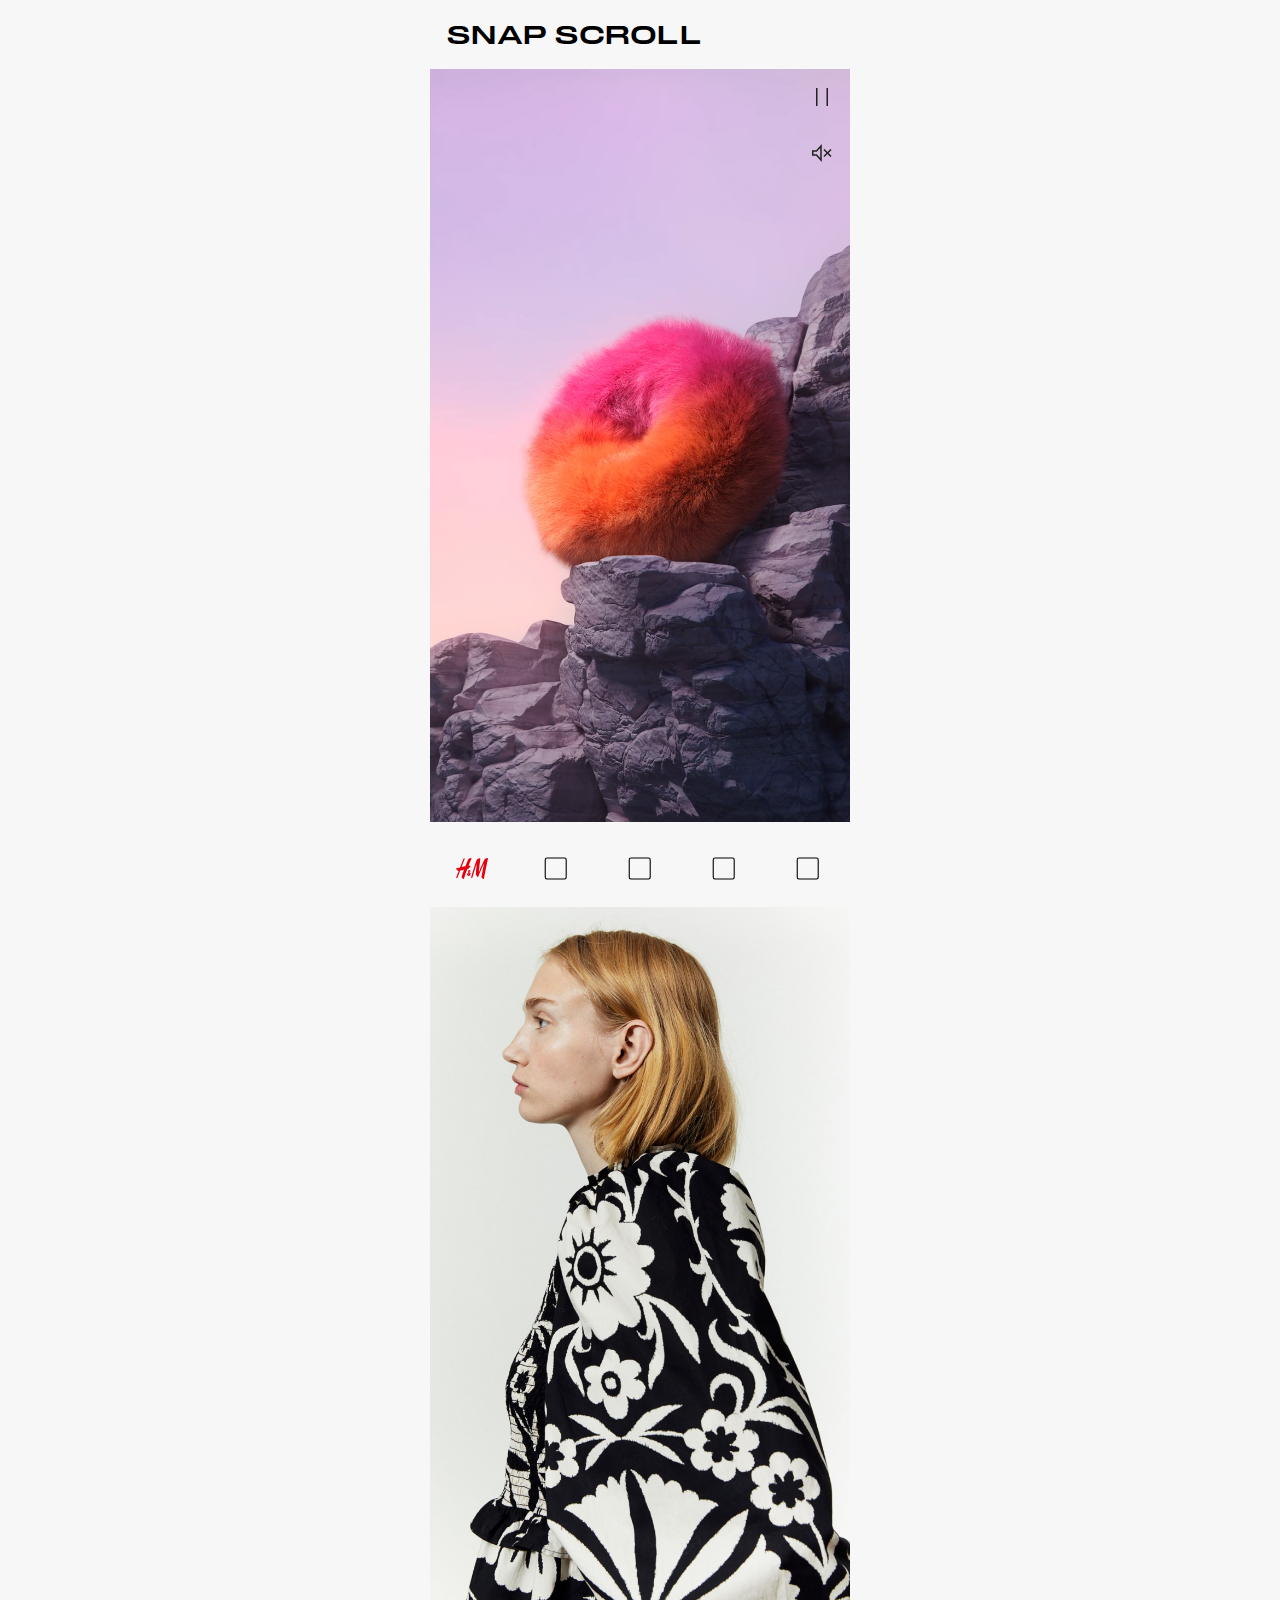
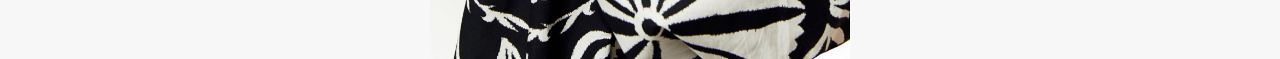
==== index.html @ de51efee "playinline" ====
<!DOCTYPE html>
<html lang="en">
  <head>
    <meta charset="UTF-8" />
    <title>CSS Snapping Carousel</title>
    <link rel="stylesheet" href="./style.css" />
    <meta
      name="viewport"
      content="width=device-width, initial-scale=1, shrink-to-fit=no"
    />
    <!-- Metadata Thumbnail -->
    <meta property="og:title" content="NS Interactive Demo" />
    <meta property="og:type" content="" />
    <meta property="og:url" content="https://biscu.github.io/NS2.0/" />
    <meta
      property="og:image"
      content="https://biscu.github.io/NS2.0/assets/cover.png"
    />
  </head>
  <body>
    <div class="container">
      <div class="navbar">
        <img class="nav-item" src="assets/hm-logo.svg" />
        <img class="nav-item" src="assets/nav-item.svg" />
        <img class="nav-item" src="assets/nav-item.svg" />
        <img class="nav-item" src="assets/nav-item.svg" />
        <img class="nav-item" src="assets/nav-item.svg" />
      </div>
      <!-- partial:index.partial.html -->
      <div class="header-wrap">
        <h1>Snap Scroll</h1>
      </div>
      <div class="section mb-2">
        <div class="section__item relative">
          <div class="media" id="pauseButton">
            <img id="mediaIcon" src="assets/pause.svg" />
          </div>
          <div class="volume" id="volumeButton">
            <img id="volumeIcon" src="assets/sound-off.svg" />
          </div>
          <video
            id="video"
            class="section-video"
            loop
            muted
            playsinline
            autoplay="autoplay"
          >
            <source src="assets/pillow.mp4" type="video/mp4" />
            Your browser does not support the video tag.
          </video>
        </div>
        <div class="section__item">
          <img class="teaser-image" src="assets/Image-2.jpg" />
        </div>
        <div class="section__item">
          <img class="teaser-image" src="assets/Image-3.jpg" />
        </div>
        <div class="section__item">
          <img class="teaser-image" src="assets/Image-4.jpg" />
        </div>
        <div class="section__item">
          <img class="teaser-image" src="assets/Image-5.jpg" />
        </div>
      </div>
      <div class="header-wrap"><h1>Free Scroll</h1></div>
      <div class="section-free">
        <div class="section__item">
          <img class="teaser-image" src="assets/Image-1.jpg" />
        </div>
        <div class="section__item">
          <img class="teaser-image" src="assets/Image-2.jpg" />
        </div>
        <div class="section__item">
          <img class="teaser-image" src="assets/Image-3.jpg" />
        </div>
        <div class="section__item">
          <img class="teaser-image" src="assets/Image-4.jpg" />
        </div>
        <div class="section__item">
          <img class="teaser-image" src="assets/Image-5.jpg" />
        </div>
      </div>
    </div>
    <!-- partial -->
    <script src="index.js"></script>
  </body>
</html>
---- style.css ----
@font-face {
  font-family: "Slussen";
  src: local("fonts/HM-Slussen-Text-Expanded-Bold.woff2"),
    url("fonts/HM-Slussen-Text-Expanded-Bold.woff2") format("woff2");
  font-weight: bold;
  font-style: normal;
  font-display: swap;
}

.container {
  max-width: 420px;
  width: 100%;
  margin: 0 auto;
}

.section {
  display: flex;
  gap: 0px;
  width: 100%;
  height: auto;
  overflow-x: auto;
  scroll-snap-type: x mandatory;
  -webkit-overflow-scrolling: touch;
  scroll-padding: 1rem;
}

.relative {
  position: relative;
}

.media {
  position: absolute;
  top: 0;
  right: 0;
  padding: 1rem;
}
.media:hover {
  opacity: 0.7;
  cursor: pointer;
}
.volume {
  position: absolute;
  top: 56px;
  right: 0;
  padding: 1rem;
}
.volume:hover {
  opacity: 0.7;
  cursor: pointer;
}

.section-free {
  display: flex;
  gap: 0px;
  max-width: 420px;
  width: 100%;
  height: auto;
  overflow-x: auto;
  scroll-snap-type: none;
  -webkit-overflow-scrolling: touch;
  scroll-padding: 1rem;
  margin: 0 auto;
}

.section-video {
  width: 100%;
  height: 100%;
  object-fit: cover;
}

.section__item {
  --stop: normal;
  display: flex;
  justify-content: center;
  align-items: center;
  flex: 0 0 100%;
  height: auto;
  scroll-snap-align: center;
  scroll-snap-stop: var(--stop);
  background-color: #ccc;
}

.teaser-image {
  width: 100%;
  object-fit: contain;
  -moz-user-select: none;
  -webkit-user-select: none;
  user-select: none;
}

.mb-1 {
  margin-bottom: 1rem;
}
.mb-2 {
  margin-bottom: 2rem;
}

.mb-3 {
  margin-bottom: 3rem;
}

.navbar {
  max-width: 420px;
  margin: 0 auto;
  width: 100%;
  position: fixed;
  bottom: 0;
  left: 0;
  right: 0;
  padding: 1rem 0 1rem 0;
  background-color: #f7f7f7;
  width: 100%;
  display: flex;
  align-items: center;
  justify-content: space-around;
  font-size: 3rem;
  z-index: 9999;
}

.nav-item {
  width: 32px;
}

.header-wrap {
  padding: 0px 1rem 0px 1rem;
}

/* Other styles */

h1 {
  font-size: 1.5rem;
}

body {
  background-color: #f9f9f9;
  font-family: "Slussen", sans-serif;
  font-weight: 600;
  text-transform: uppercase;
  background-color: #f7f7f7;
  margin: 0;
  padding: 0;
  font-size: 16px; /* Sets the base font size to 16px */
}
.section::-webkit-scrollbar {
  display: none !important;
  height: 0 !important;
  width: 0 !important;
  background-color: transparent;
}

.section::-webkit-scrollbar {
  width: 0px !important;
  background: transparent !important; /* make scrollbar transparent */
}
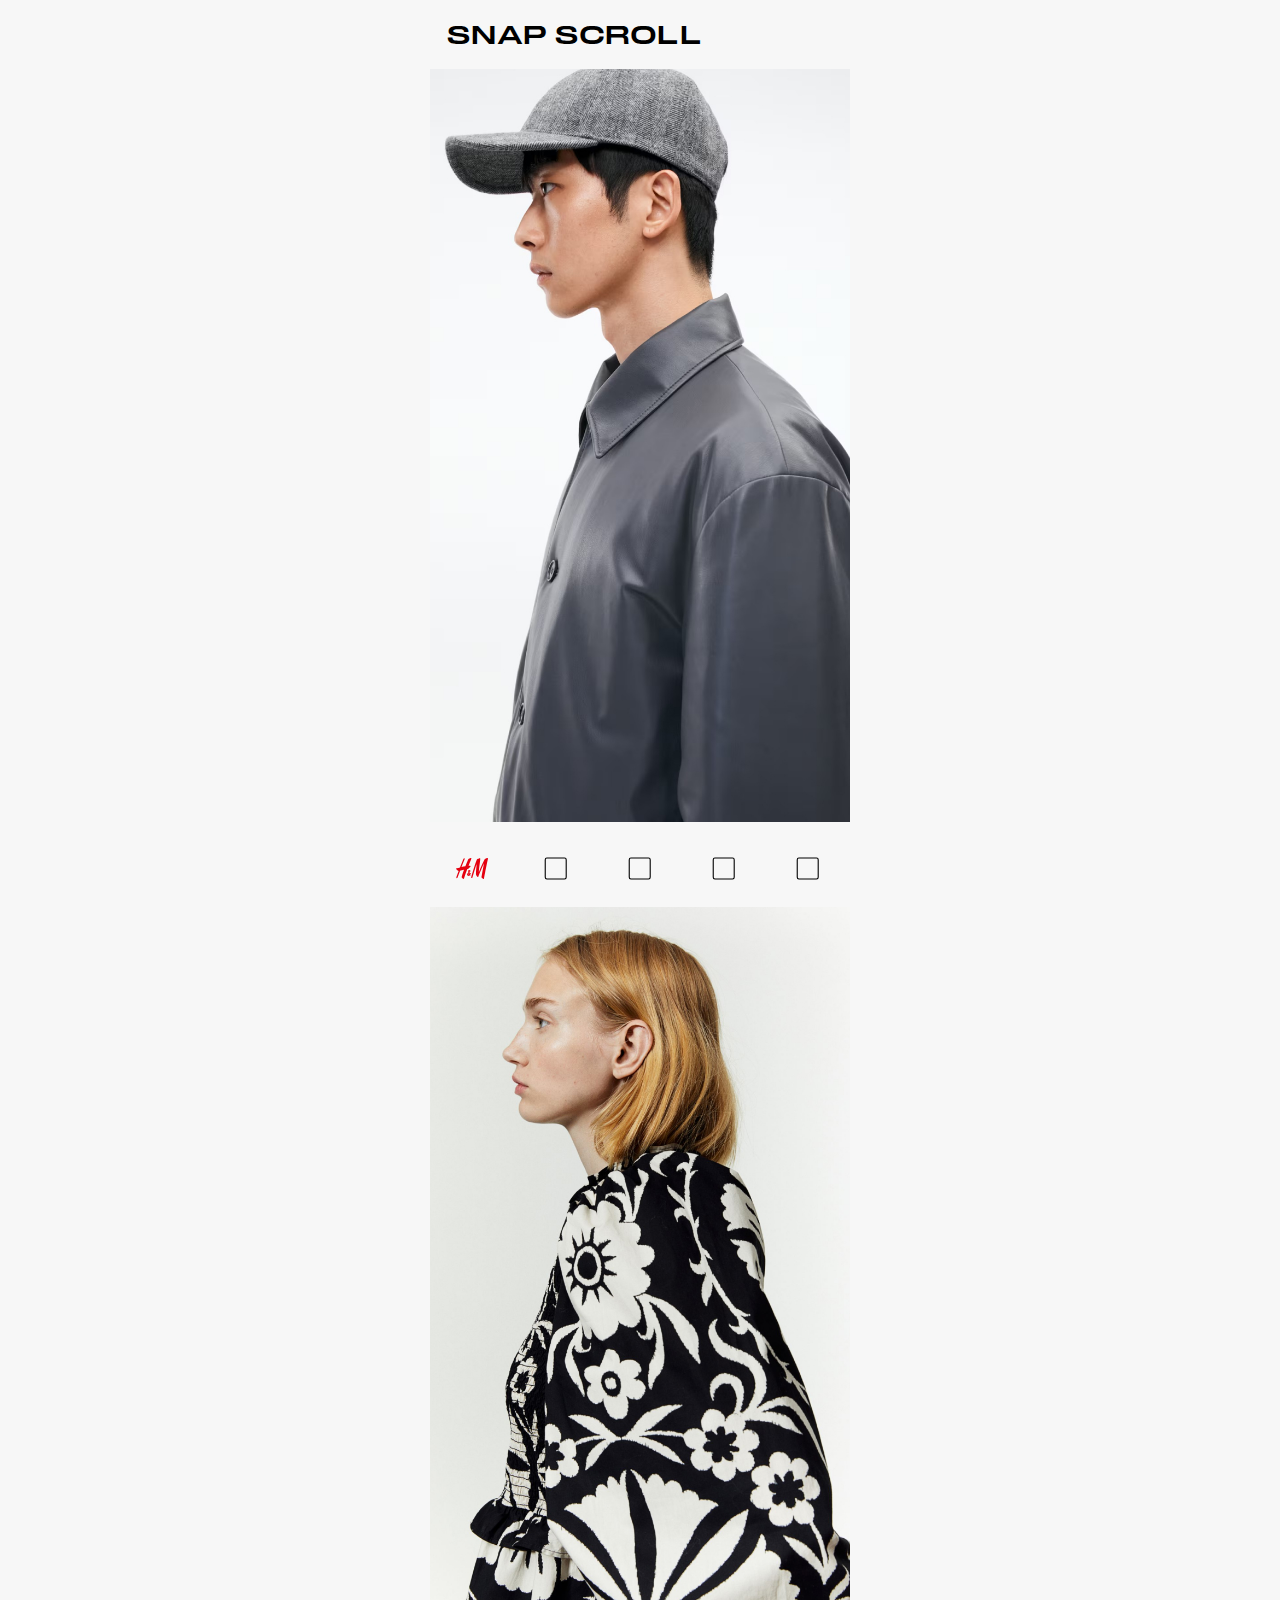
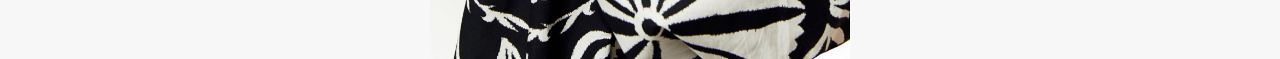
==== commit 72470837: "Update index.html" ====
--- a/index.html
+++ b/index.html
@@ -31,6 +31,9 @@
         <h1>Snap Scroll</h1>
       </div>
       <div class="section mb-2">
+        <div class="section__item">
+          <img class="teaser-image" src="assets/Image-2.jpg" />
+        </div>
         <div class="section__item relative">
           <div class="media" id="pauseButton">
             <img id="mediaIcon" src="assets/pause.svg" />
@@ -49,9 +52,6 @@
             <source src="assets/pillow.mp4" type="video/mp4" />
             Your browser does not support the video tag.
           </video>
-        </div>
-        <div class="section__item">
-          <img class="teaser-image" src="assets/Image-2.jpg" />
         </div>
         <div class="section__item">
           <img class="teaser-image" src="assets/Image-3.jpg" />
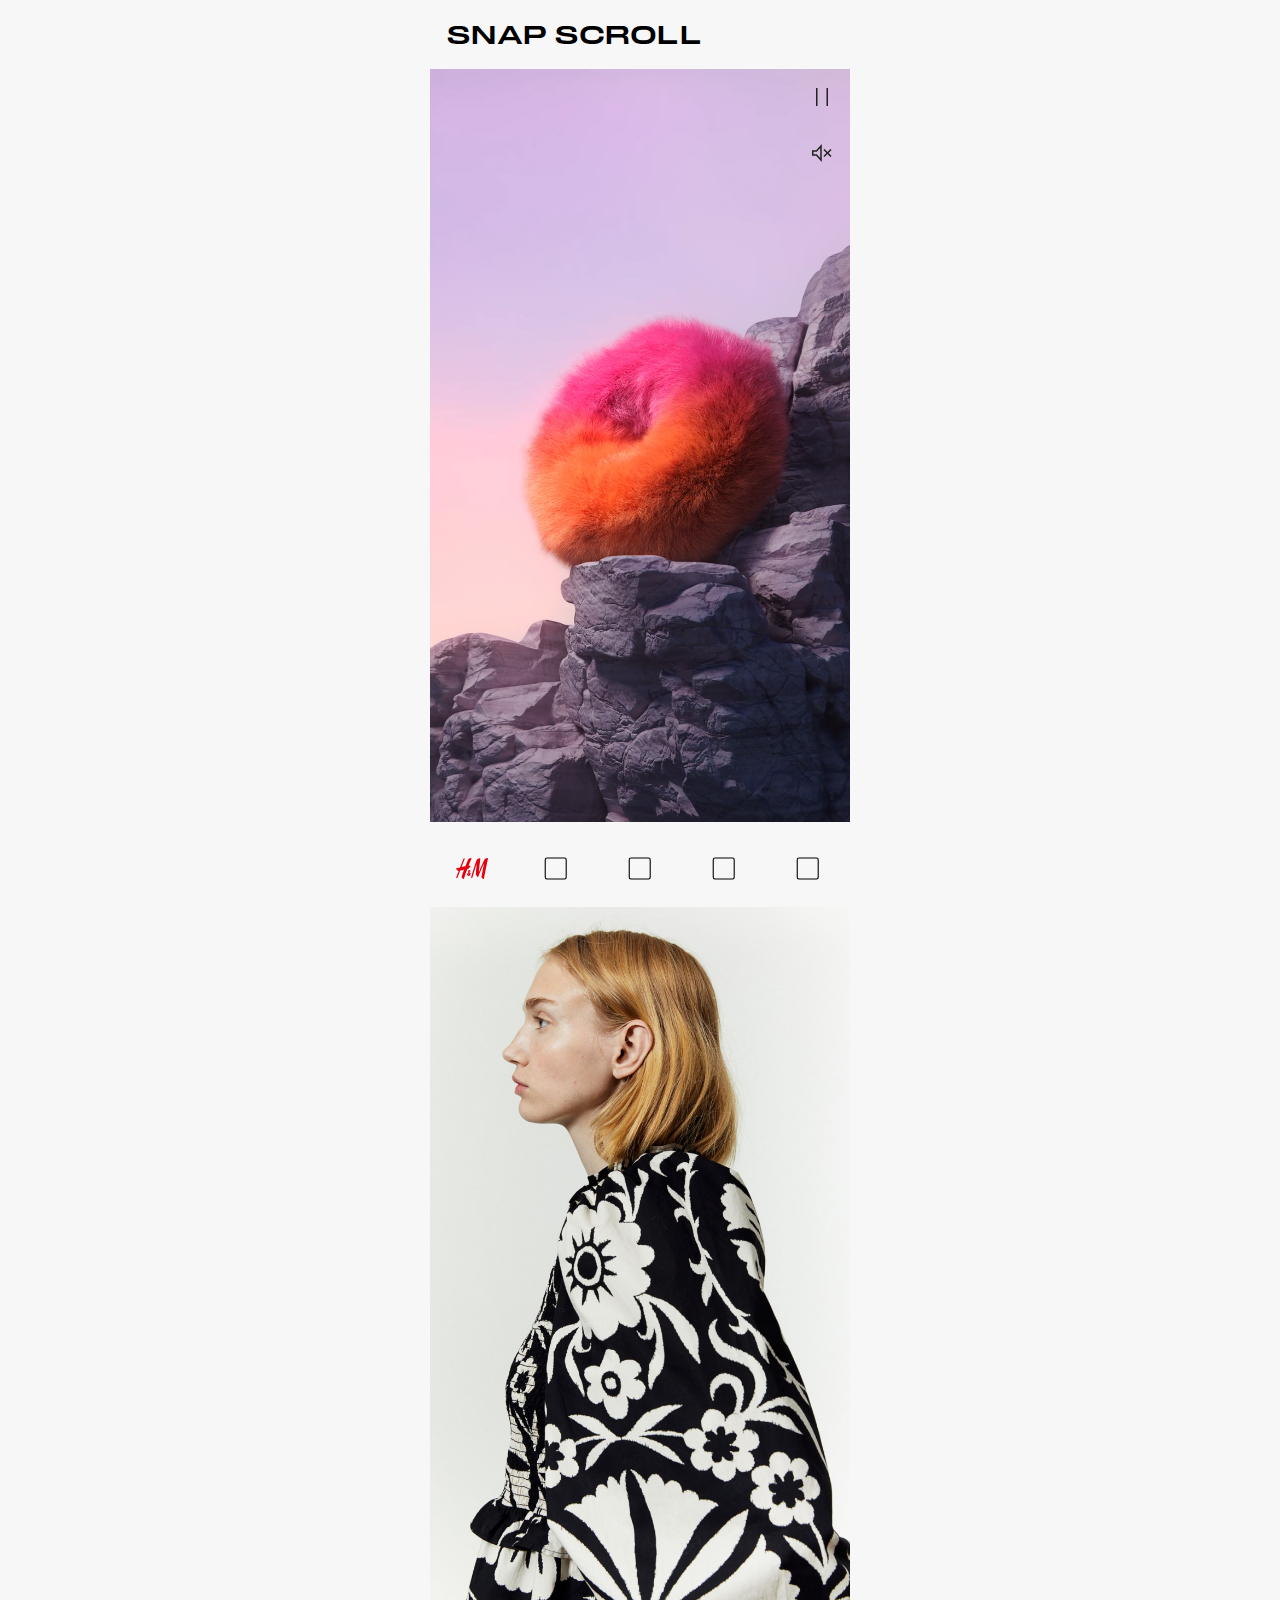
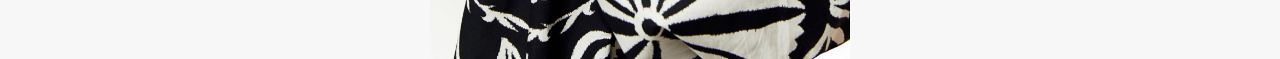
==== commit 43c05089: "Update index.html" ====
--- a/index.html
+++ b/index.html
@@ -31,10 +31,8 @@
         <h1>Snap Scroll</h1>
       </div>
       <div class="section mb-2">
-        <div class="section__item">
-          <img class="teaser-image" src="assets/Image-2.jpg" />
-        </div>
         <div class="section__item relative">
+          <div class="touch-area"></div>
           <div class="media" id="pauseButton">
             <img id="mediaIcon" src="assets/pause.svg" />
           </div>
@@ -52,6 +50,9 @@
             <source src="assets/pillow.mp4" type="video/mp4" />
             Your browser does not support the video tag.
           </video>
+        </div>
+        <div class="section__item">
+          <img class="teaser-image" src="assets/Image-2.jpg" />
         </div>
         <div class="section__item">
           <img class="teaser-image" src="assets/Image-3.jpg" />
--- a/style.css
+++ b/style.css
@@ -62,10 +62,22 @@
   margin: 0 auto;
 }
 
+.touch-area {
+  width: 100%;
+  position: absolute;
+  bottom: 0;
+  height: 85%;
+  background-color: #f7f7f7;
+  opacity: 0;
+}
+
 .section-video {
   width: 100%;
   height: 100%;
   object-fit: cover;
+  -moz-user-select: none;
+  -webkit-user-select: none;
+  user-select: none;
 }
 
 .section__item {
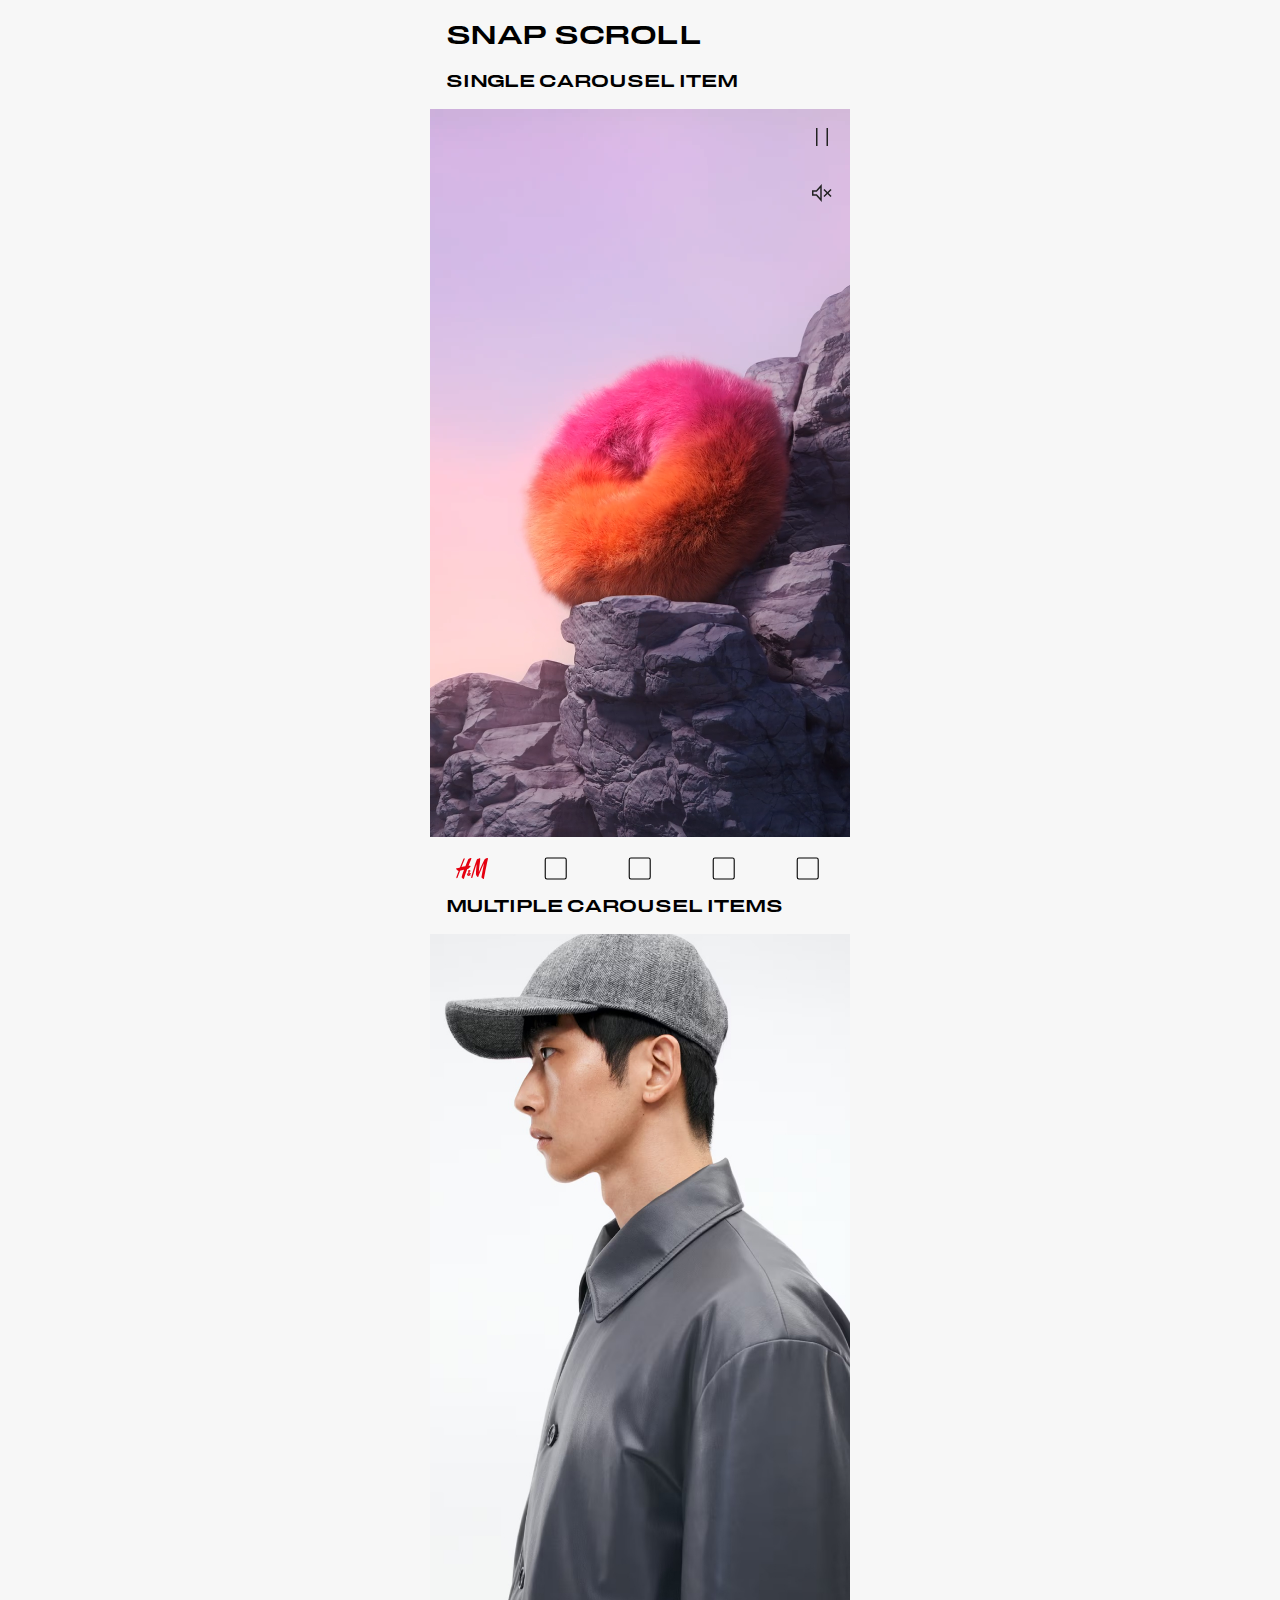
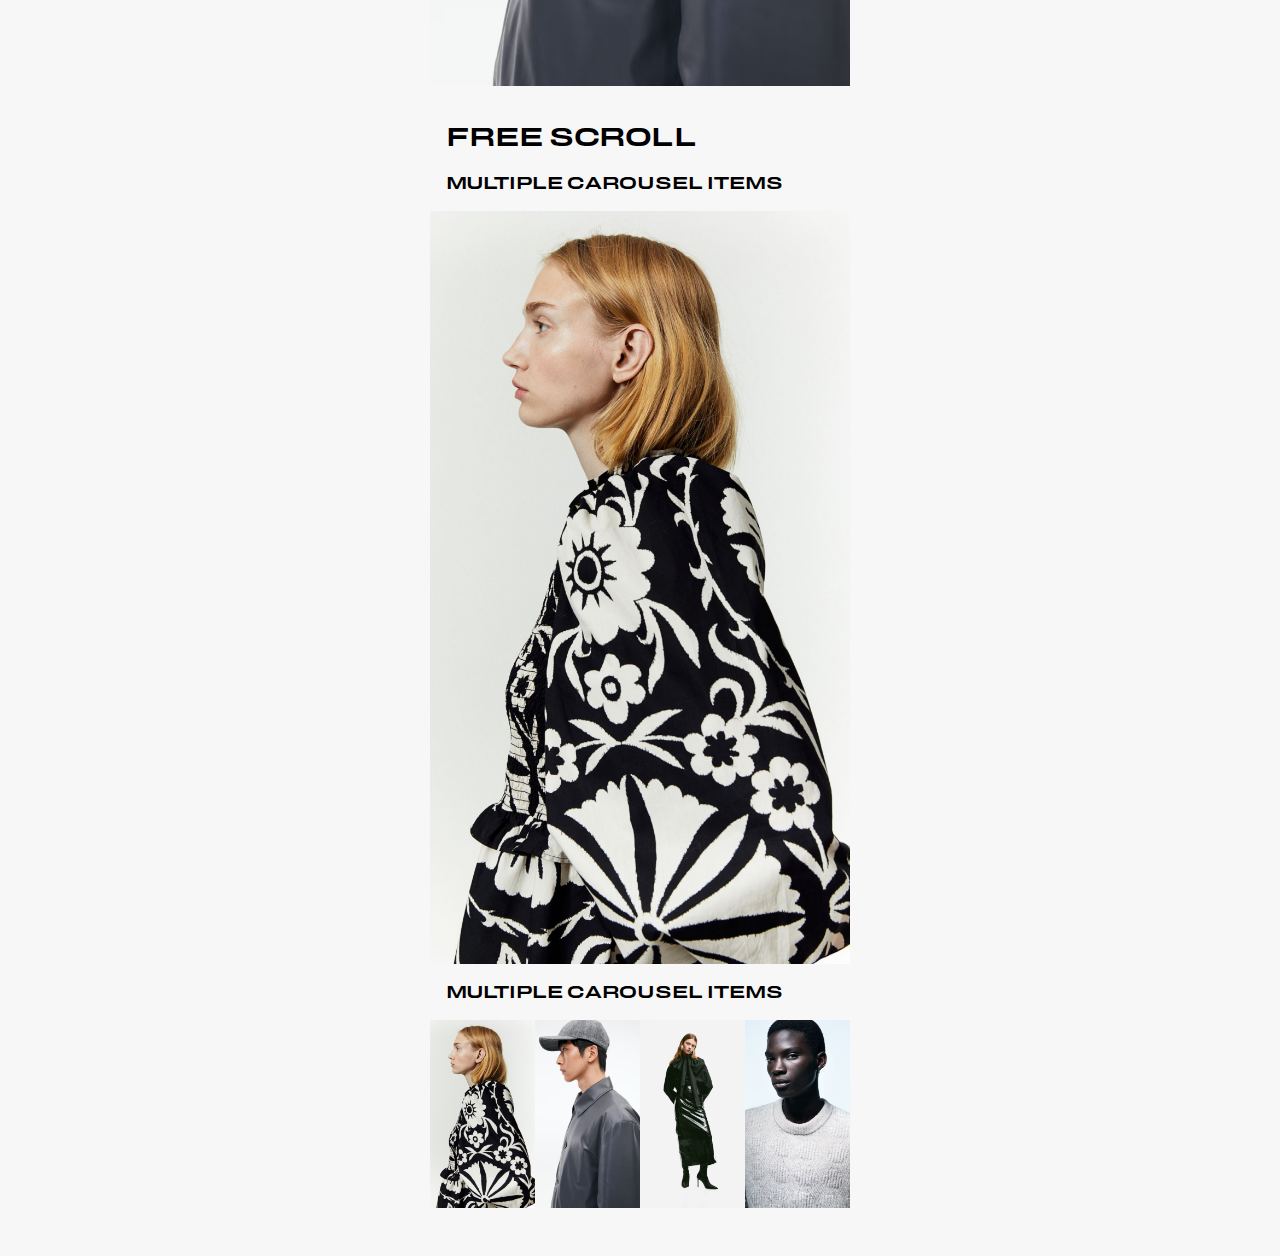
==== commit d30843b8: "s" ====
--- a/index.html
+++ b/index.html
@@ -29,6 +29,7 @@
       <!-- partial:index.partial.html -->
       <div class="header-wrap">
         <h1>Snap Scroll</h1>
+        <p>Single carousel item</p>
       </div>
       <div class="section mb-2">
         <div class="section__item relative">
@@ -64,7 +65,40 @@
           <img class="teaser-image" src="assets/Image-5.jpg" />
         </div>
       </div>
-      <div class="header-wrap"><h1>Free Scroll</h1></div>
+      <div class="header-wrap">
+        <p>Multiple carousel items</p>
+      </div>
+      <div class="section mb-2">
+        <div class="section__item">
+          <img class="teaser-image" src="assets/Image-4.jpg" />
+          <img class="teaser-image" src="assets/Image-3.jpg" />
+          <img class="teaser-image" src="assets/Image-2.jpg" />
+        </div>
+        <div class="section__item">
+          <img class="teaser-image" src="assets/Image-2.jpg" />
+          <img class="teaser-image" src="assets/Image-3.jpg" />
+          <img class="teaser-image" src="assets/Image-4.jpg" />
+        </div>
+        <div class="section__item">
+          <img class="teaser-image" src="assets/Image-3.jpg" />
+          <img class="teaser-image" src="assets/Image-3.jpg" />
+          <img class="teaser-image" src="assets/Image-4.jpg" />
+        </div>
+        <div class="section__item">
+          <img class="teaser-image" src="assets/Image-4.jpg" />
+          <img class="teaser-image" src="assets/Image-3.jpg" />
+          <img class="teaser-image" src="assets/Image-2.jpg" />
+        </div>
+        <div class="section__item">
+          <img class="teaser-image" src="assets/Image-5.jpg" />
+          <img class="teaser-image" src="assets/Image-3.jpg" />
+          <img class="teaser-image" src="assets/Image-2.jpg" />
+        </div>
+      </div>
+      <div class="header-wrap">
+        <h1>Free Scroll</h1>
+        <p>Multiple carousel items</p>
+      </div>
       <div class="section-free">
         <div class="section__item">
           <img class="teaser-image" src="assets/Image-1.jpg" />
@@ -82,6 +116,33 @@
           <img class="teaser-image" src="assets/Image-5.jpg" />
         </div>
       </div>
+      <div class="header-wrap"><p>Multiple carousel items</p></div>
+      <div class="section-free mb-3">
+        <div class="section__item small">
+          <img class="teaser-image" src="assets/Image-1.jpg" />
+        </div>
+        <div class="section__item small">
+          <img class="teaser-image" src="assets/Image-2.jpg" />
+        </div>
+        <div class="section__item small">
+          <img class="teaser-image" src="assets/Image-3.jpg" />
+        </div>
+        <div class="section__item small">
+          <img class="teaser-image" src="assets/Image-4.jpg" />
+        </div>
+        <div class="section__item small">
+          <img class="teaser-image" src="assets/Image-5.jpg" />
+        </div>
+        <div class="section__item small">
+          <img class="teaser-image" src="assets/Image-2.jpg" />
+        </div>
+        <div class="section__item small">
+          <img class="teaser-image" src="assets/Image-3.jpg" />
+        </div>
+        <div class="section__item small">
+          <img class="teaser-image" src="assets/Image-4.jpg" />
+        </div>
+      </div>
     </div>
     <!-- partial -->
     <script src="index.js"></script>
--- a/style.css
+++ b/style.css
@@ -62,6 +62,10 @@
   margin: 0 auto;
 }
 
+.small {
+  flex: 0 0 25% !important;
+}
+
 .touch-area {
   width: 100%;
   position: absolute;
@@ -69,6 +73,7 @@
   height: 85%;
   background-color: #f7f7f7;
   opacity: 0;
+  z-index: 9999;
 }
 
 .section-video {
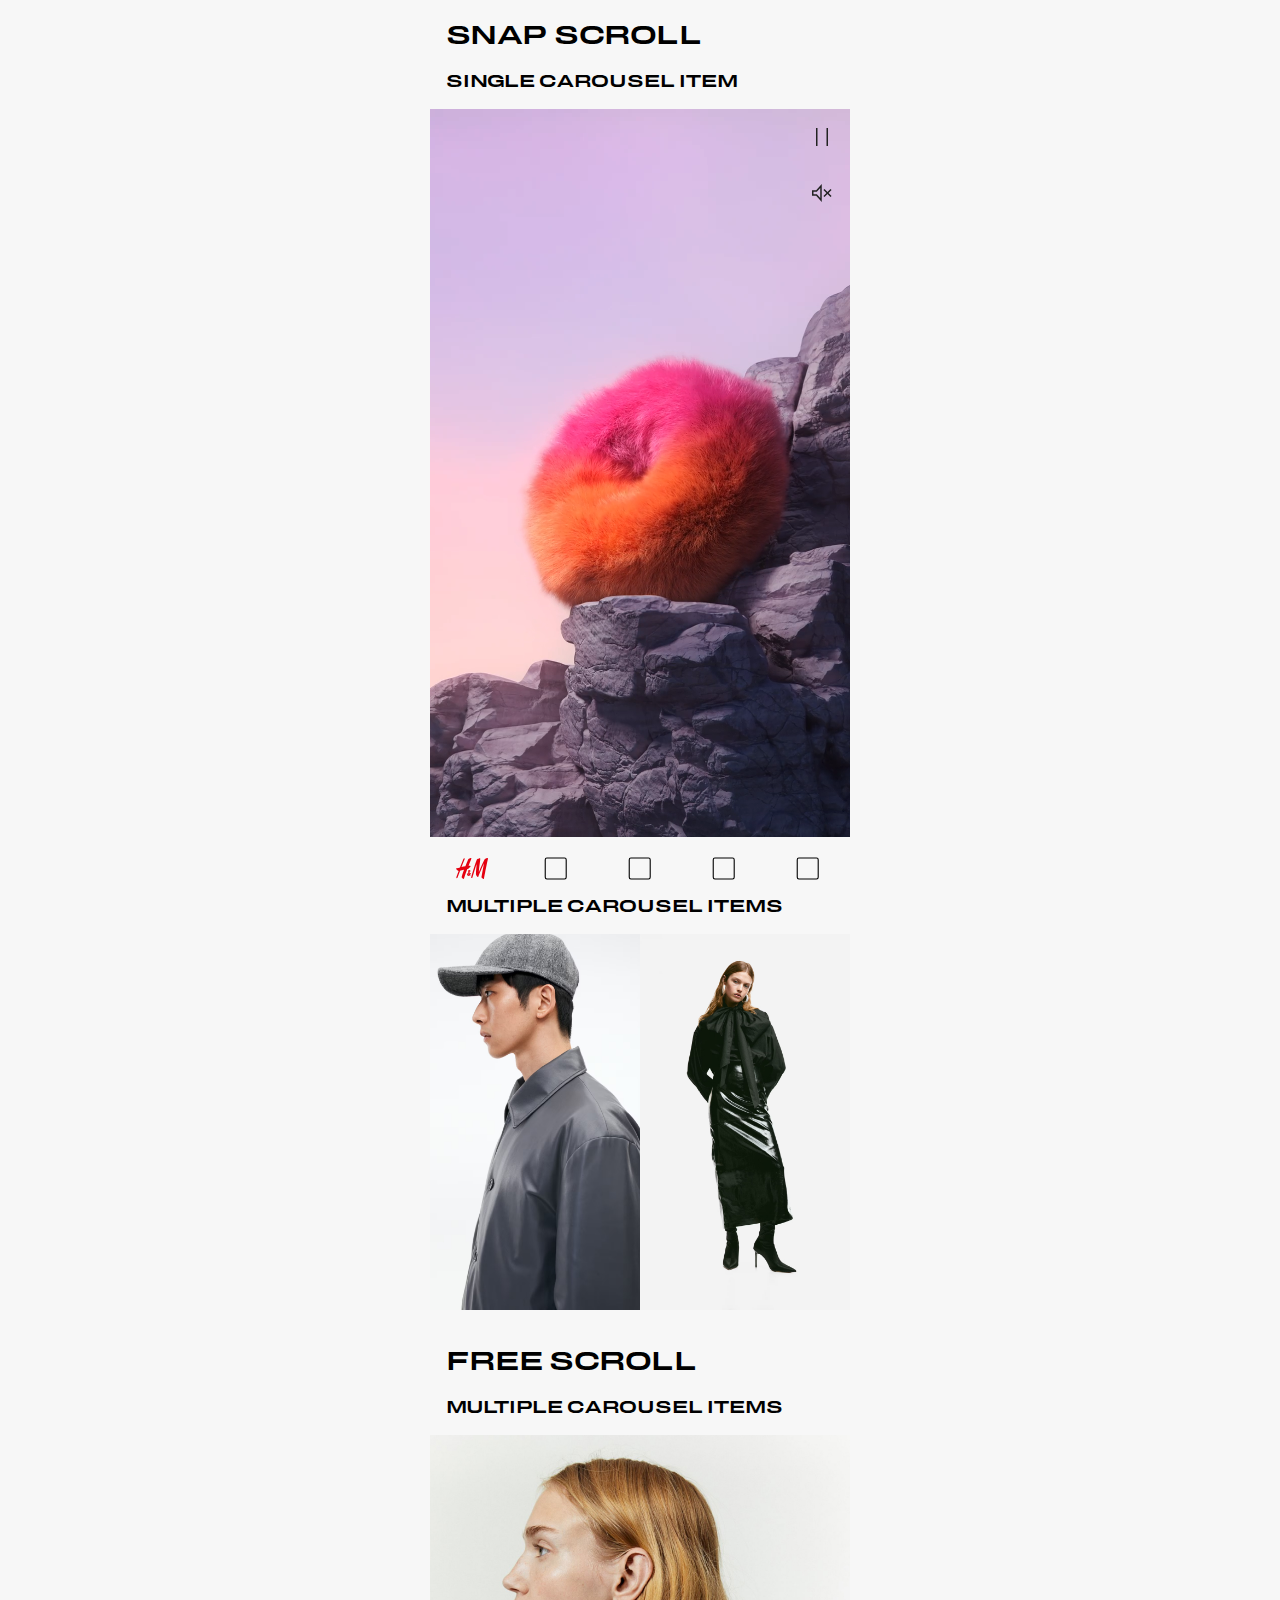
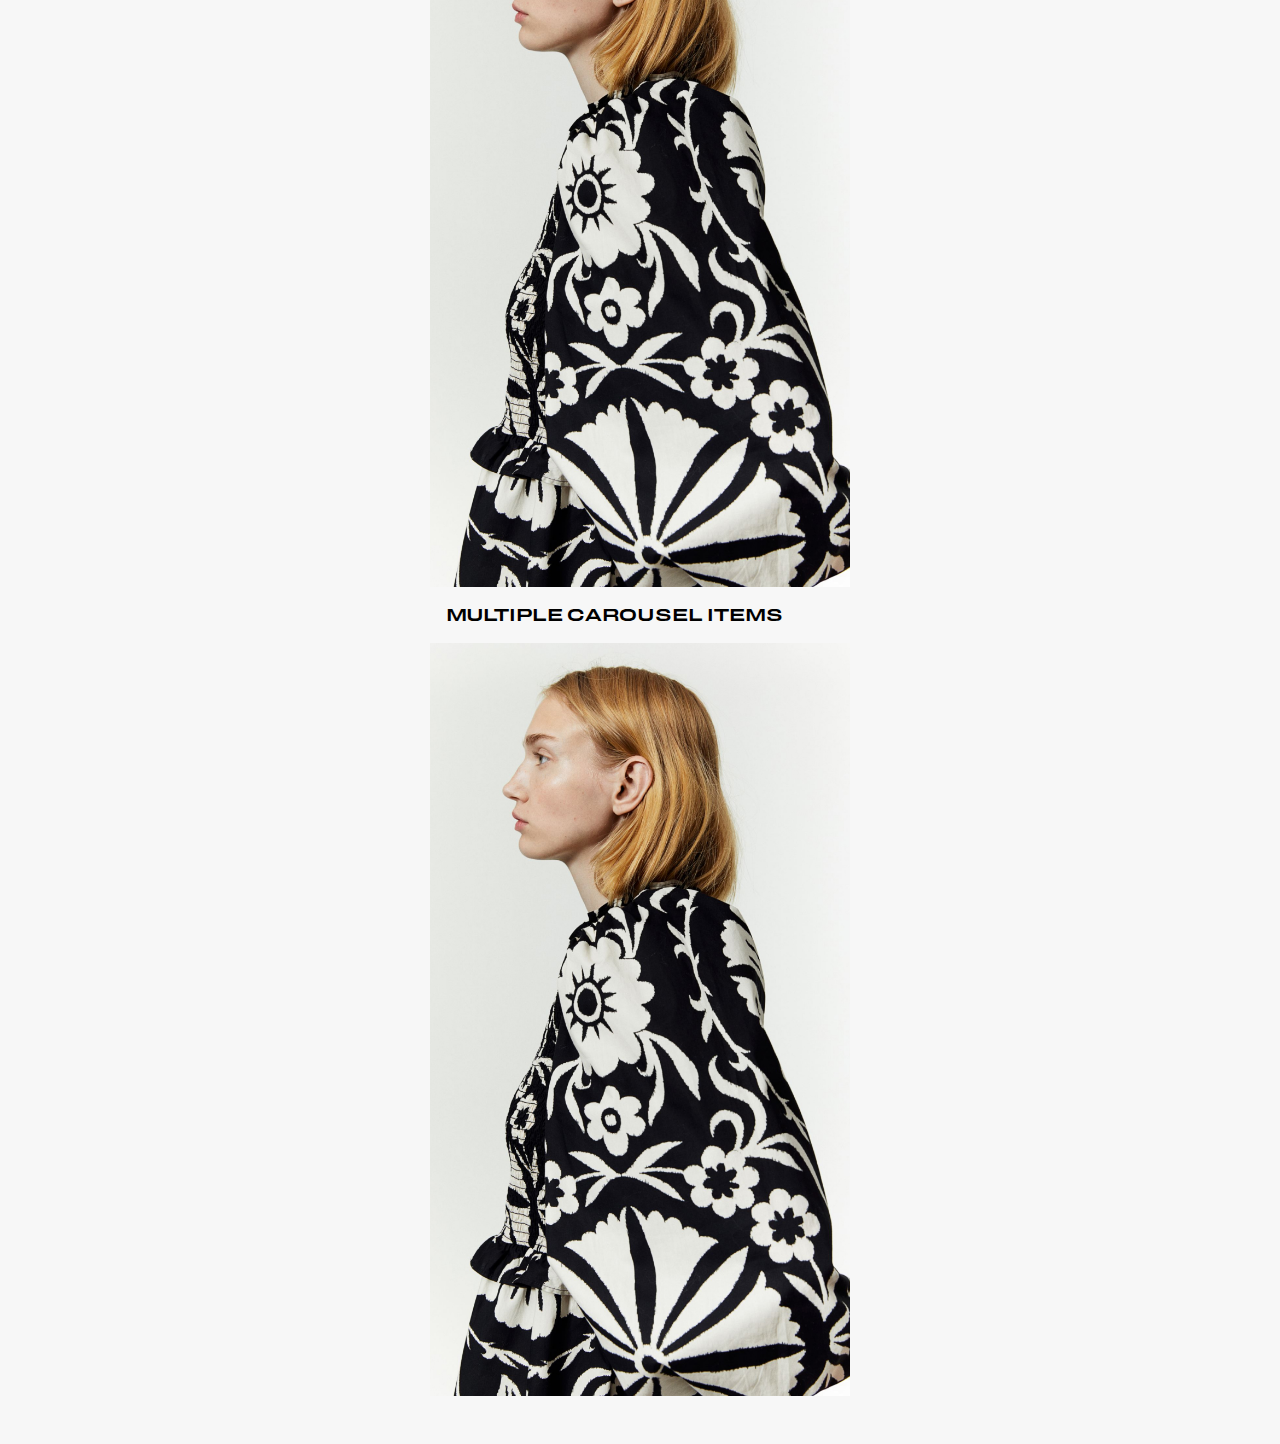
==== commit a4e21612: "dd" ====
--- a/index.html
+++ b/index.html
@@ -69,27 +69,27 @@
         <p>Multiple carousel items</p>
       </div>
       <div class="section mb-2">
-        <div class="section__item">
+        <div class="section__item small-50">
           <img class="teaser-image" src="assets/Image-4.jpg" />
           <img class="teaser-image" src="assets/Image-3.jpg" />
           <img class="teaser-image" src="assets/Image-2.jpg" />
         </div>
-        <div class="section__item">
+        <div class="section__item small-50">
           <img class="teaser-image" src="assets/Image-2.jpg" />
           <img class="teaser-image" src="assets/Image-3.jpg" />
           <img class="teaser-image" src="assets/Image-4.jpg" />
         </div>
-        <div class="section__item">
+        <div class="section__item small-50">
           <img class="teaser-image" src="assets/Image-3.jpg" />
           <img class="teaser-image" src="assets/Image-3.jpg" />
           <img class="teaser-image" src="assets/Image-4.jpg" />
         </div>
-        <div class="section__item">
+        <div class="section__item small-50">
           <img class="teaser-image" src="assets/Image-4.jpg" />
           <img class="teaser-image" src="assets/Image-3.jpg" />
           <img class="teaser-image" src="assets/Image-2.jpg" />
         </div>
-        <div class="section__item">
+        <div class="section__item small-50">
           <img class="teaser-image" src="assets/Image-5.jpg" />
           <img class="teaser-image" src="assets/Image-3.jpg" />
           <img class="teaser-image" src="assets/Image-2.jpg" />
@@ -121,25 +121,25 @@
         <div class="section__item small">
           <img class="teaser-image" src="assets/Image-1.jpg" />
         </div>
-        <div class="section__item small">
+        <div class="section__item small-25">
           <img class="teaser-image" src="assets/Image-2.jpg" />
         </div>
-        <div class="section__item small">
+        <div class="section__item small-25">
           <img class="teaser-image" src="assets/Image-3.jpg" />
         </div>
-        <div class="section__item small">
+        <div class="section__item mall-25">
           <img class="teaser-image" src="assets/Image-4.jpg" />
         </div>
-        <div class="section__item small">
+        <div class="section__item mall-25">
           <img class="teaser-image" src="assets/Image-5.jpg" />
         </div>
-        <div class="section__item small">
+        <div class="section__item mall-25">
           <img class="teaser-image" src="assets/Image-2.jpg" />
         </div>
-        <div class="section__item small">
+        <div class="section__item mall-25">
           <img class="teaser-image" src="assets/Image-3.jpg" />
         </div>
-        <div class="section__item small">
+        <div class="section__item mall-25">
           <img class="teaser-image" src="assets/Image-4.jpg" />
         </div>
       </div>
--- a/style.css
+++ b/style.css
@@ -62,10 +62,12 @@
   margin: 0 auto;
 }
 
-.small {
+.small-25 {
   flex: 0 0 25% !important;
 }
-
+.small-50 {
+  flex: 0 0 50% !important;
+}
 .touch-area {
   width: 100%;
   position: absolute;
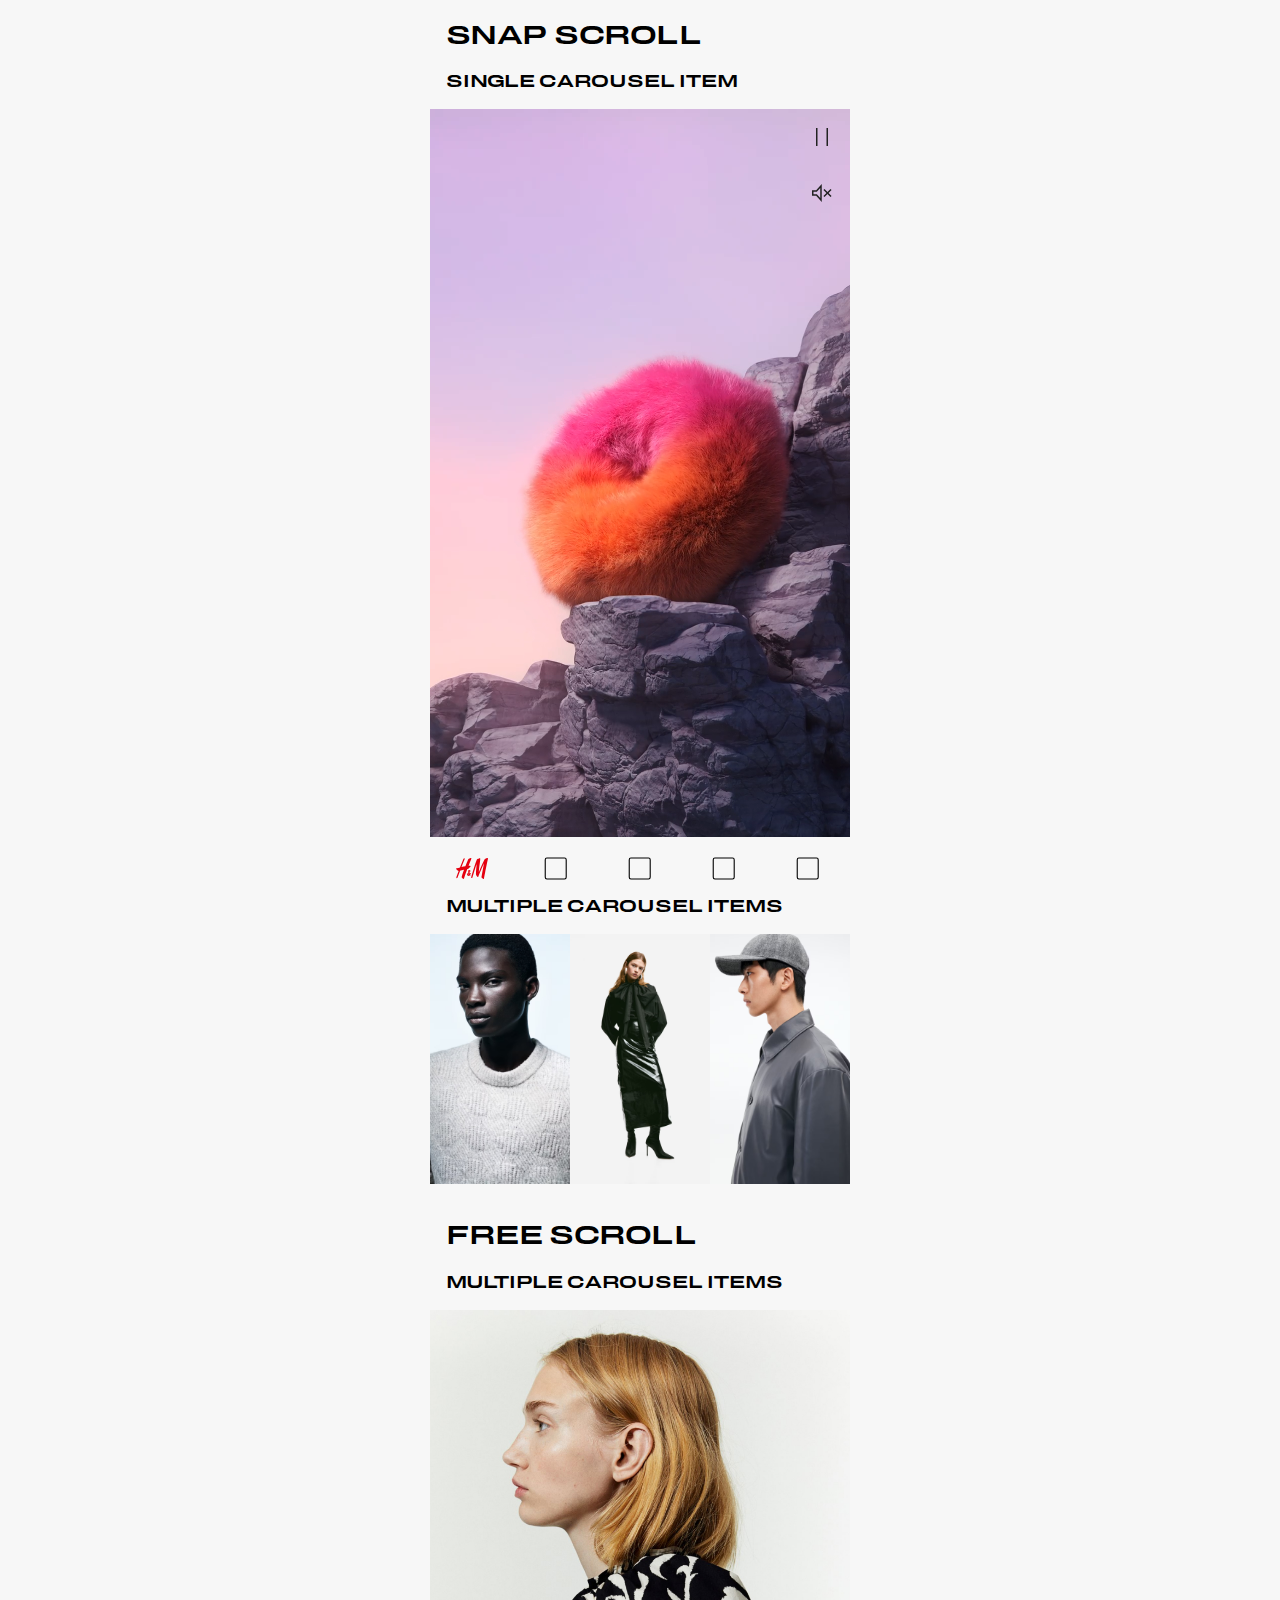
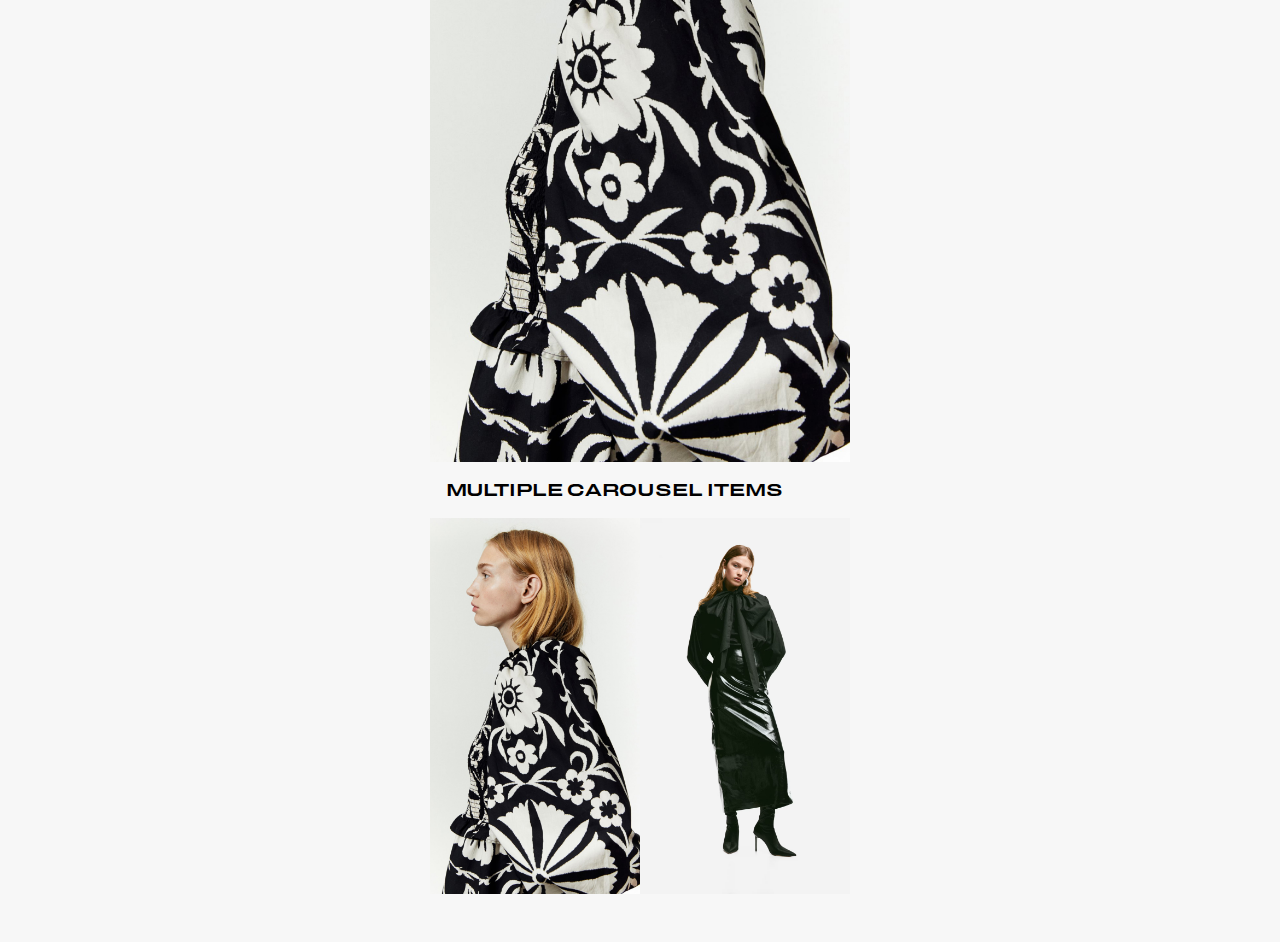
==== commit 91fb5f67: "fix" ====
--- a/index.html
+++ b/index.html
@@ -69,30 +69,30 @@
         <p>Multiple carousel items</p>
       </div>
       <div class="section mb-2">
-        <div class="section__item small-50">
-          <img class="teaser-image" src="assets/Image-4.jpg" />
-          <img class="teaser-image" src="assets/Image-3.jpg" />
-          <img class="teaser-image" src="assets/Image-2.jpg" />
+        <div class="section__item">
+          <img class="teaser-image split-3" src="assets/Image-4.jpg" />
+          <img class="teaser-image split-3" src="assets/Image-3.jpg" />
+          <img class="teaser-image split-3" src="assets/Image-2.jpg" />
         </div>
-        <div class="section__item small-50">
-          <img class="teaser-image" src="assets/Image-2.jpg" />
-          <img class="teaser-image" src="assets/Image-3.jpg" />
-          <img class="teaser-image" src="assets/Image-4.jpg" />
+        <div class="section__item">
+          <img class="teaser-image split-3" src="assets/Image-2.jpg" />
+          <img class="teaser-image split-3" src="assets/Image-3.jpg" />
+          <img class="teaser-image split-3" src="assets/Image-4.jpg" />
         </div>
-        <div class="section__item small-50">
-          <img class="teaser-image" src="assets/Image-3.jpg" />
-          <img class="teaser-image" src="assets/Image-3.jpg" />
-          <img class="teaser-image" src="assets/Image-4.jpg" />
+        <div class="section__item">
+          <img class="teaser-image split-3" src="assets/Image-3.jpg" />
+          <img class="teaser-image split-3" src="assets/Image-3.jpg" />
+          <img class="teaser-image split-3" src="assets/Image-4.jpg" />
         </div>
-        <div class="section__item small-50">
-          <img class="teaser-image" src="assets/Image-4.jpg" />
-          <img class="teaser-image" src="assets/Image-3.jpg" />
-          <img class="teaser-image" src="assets/Image-2.jpg" />
+        <div class="section__item">
+          <img class="teaser-image split-3" src="assets/Image-4.jpg" />
+          <img class="teaser-image split-3" src="assets/Image-3.jpg" />
+          <img class="teaser-image split-3" src="assets/Image-2.jpg" />
         </div>
-        <div class="section__item small-50">
-          <img class="teaser-image" src="assets/Image-5.jpg" />
-          <img class="teaser-image" src="assets/Image-3.jpg" />
-          <img class="teaser-image" src="assets/Image-2.jpg" />
+        <div class="section__item">
+          <img class="teaser-image split-3" src="assets/Image-5.jpg" />
+          <img class="teaser-image split-3" src="assets/Image-3.jpg" />
+          <img class="teaser-image split-3" src="assets/Image-2.jpg" />
         </div>
       </div>
       <div class="header-wrap">
@@ -118,29 +118,37 @@
       </div>
       <div class="header-wrap"><p>Multiple carousel items</p></div>
       <div class="section-free mb-3">
-        <div class="section__item small">
-          <img class="teaser-image" src="assets/Image-1.jpg" />
+        <div class="section__item">
+          <img class="teaser-image split-2" src="assets/Image-1.jpg" />
+          <img class="teaser-image split-2" src="assets/Image-3.jpg" />
         </div>
-        <div class="section__item small-25">
-          <img class="teaser-image" src="assets/Image-2.jpg" />
+        <div class="section__item">
+          <img class="teaser-image split-2" src="assets/Image-2.jpg" />
+          <img class="teaser-image split-2" src="assets/Image-3.jpg" />
         </div>
-        <div class="section__item small-25">
-          <img class="teaser-image" src="assets/Image-3.jpg" />
+        <div class="section__item">
+          <img class="teaser-image split-2" src="assets/Image-3.jpg" />
+          <img class="teaser-image split-2" src="assets/Image-5.jpg" />
         </div>
-        <div class="section__item mall-25">
-          <img class="teaser-image" src="assets/Image-4.jpg" />
+        <div class="section__item">
+          <img class="teaser-image split-2" src="assets/Image-4.jpg" />
+          <img class="teaser-image split-2" src="assets/Image-3.jpg" />
         </div>
-        <div class="section__item mall-25">
-          <img class="teaser-image" src="assets/Image-5.jpg" />
+        <div class="section__item">
+          <img class="teaser-image split-2" src="assets/Image-5.jpg" />
+          <img class="teaser-image split-2" src="assets/Image-3.jpg" />
         </div>
-        <div class="section__item mall-25">
-          <img class="teaser-image" src="assets/Image-2.jpg" />
+        <div class="section__item">
+          <img class="teaser-image split-2" src="assets/Image-2.jpg" />
+          <img class="teaser-image split-2" src="assets/Image-5.jpg" />
         </div>
-        <div class="section__item mall-25">
-          <img class="teaser-image" src="assets/Image-3.jpg" />
+        <div class="section__item">
+          <img class="teaser-image split-2" src="assets/Image-3.jpg" />
+          <img class="teaser-image split-2" src="assets/Image-5.jpg" />
         </div>
-        <div class="section__item mall-25">
-          <img class="teaser-image" src="assets/Image-4.jpg" />
+        <div class="section__item">
+          <img class="teaser-image split-2" src="assets/Image-4.jpg" />
+          <img class="teaser-image split-2" src="assets/Image-3.jpg" />
         </div>
       </div>
     </div>
--- a/style.css
+++ b/style.css
@@ -62,11 +62,11 @@
   margin: 0 auto;
 }
 
-.small-25 {
-  flex: 0 0 25% !important;
+.split-3 {
+  width: 33.333333% !important;
 }
-.small-50 {
-  flex: 0 0 50% !important;
+.split-2 {
+  width: 50% !important;
 }
 .touch-area {
   width: 100%;
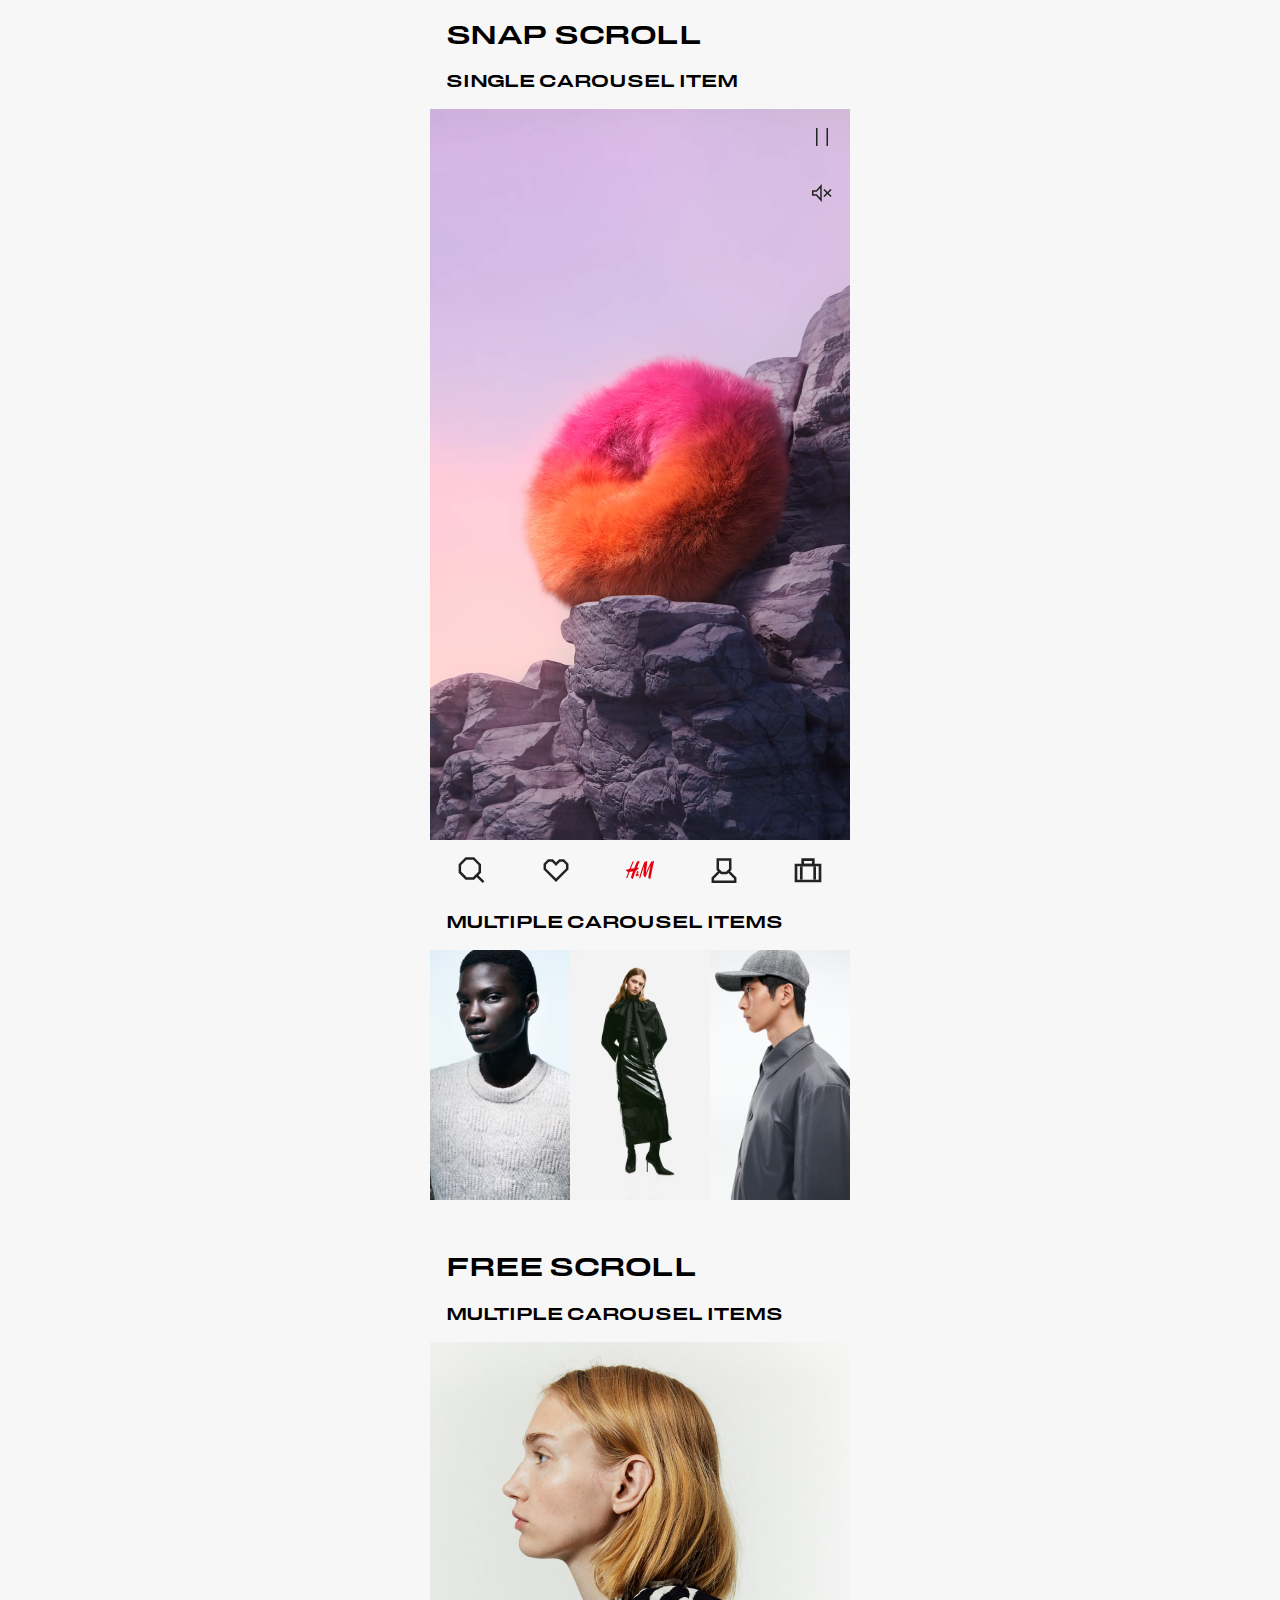
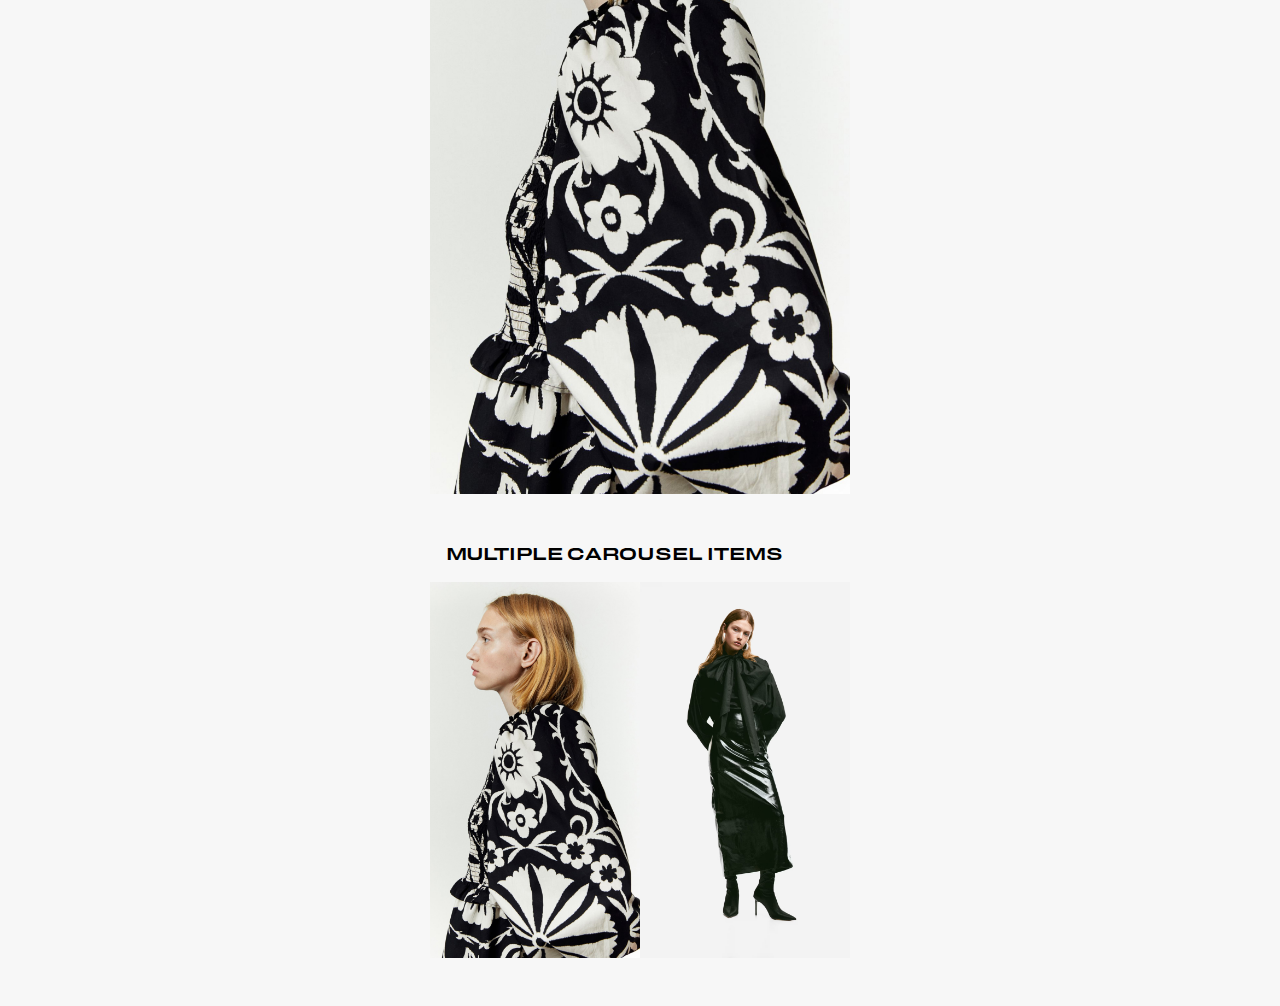
==== commit f95b3ba3: "nav bar icons" ====
--- a/index.html
+++ b/index.html
@@ -20,18 +20,18 @@
   <body>
     <div class="container">
       <div class="navbar">
+        <img class="nav-item" src="assets/search.svg" />
+        <img class="nav-item" src="assets/heart.svg" />
         <img class="nav-item" src="assets/hm-logo.svg" />
-        <img class="nav-item" src="assets/nav-item.svg" />
-        <img class="nav-item" src="assets/nav-item.svg" />
-        <img class="nav-item" src="assets/nav-item.svg" />
-        <img class="nav-item" src="assets/nav-item.svg" />
+        <img class="nav-item" src="assets/profile.svg" />
+        <img class="nav-item" src="assets/bag.svg" />
       </div>
       <!-- partial:index.partial.html -->
       <div class="header-wrap">
         <h1>Snap Scroll</h1>
         <p>Single carousel item</p>
       </div>
-      <div class="section mb-2">
+      <div class="section mb-3">
         <div class="section__item relative">
           <div class="touch-area"></div>
           <div class="media" id="pauseButton">
@@ -68,7 +68,7 @@
       <div class="header-wrap">
         <p>Multiple carousel items</p>
       </div>
-      <div class="section mb-2">
+      <div class="section mb-3">
         <div class="section__item">
           <img class="teaser-image split-3" src="assets/Image-4.jpg" />
           <img class="teaser-image split-3" src="assets/Image-3.jpg" />
@@ -99,7 +99,7 @@
         <h1>Free Scroll</h1>
         <p>Multiple carousel items</p>
       </div>
-      <div class="section-free">
+      <div class="section-free mb-3">
         <div class="section__item">
           <img class="teaser-image" src="assets/Image-1.jpg" />
         </div>
--- a/style.css
+++ b/style.css
@@ -137,7 +137,7 @@
 }
 
 .nav-item {
-  width: 32px;
+  width: 28px;
 }
 
 .header-wrap {
